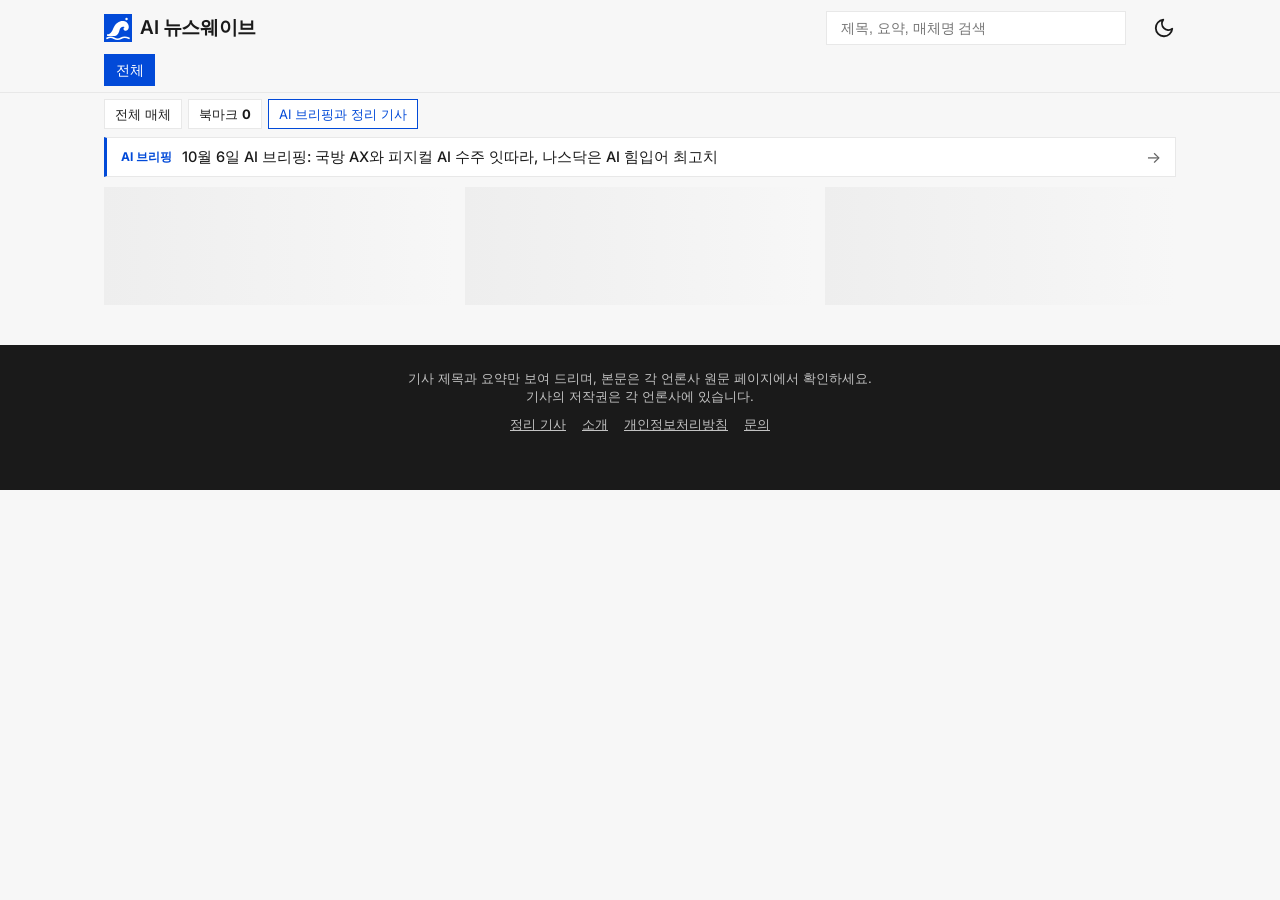
==== public/index.html @ db4ee042 "첫 화면은 최근 48시간 기사만 받고 필요할 때 전체 로드(약 3분의 1 크기), 쿠키 동의 안내와 Google 동의 모드, 캐시 v27 Co-Authored-By: Claude " ====
<!doctype html>
<html lang="ko">
<head>
<meta charset="utf-8">
<meta name="viewport" content="width=device-width,initial-scale=1,viewport-fit=cover">
<title>AI 뉴스웨이브</title>
<meta name="naver-site-verification" content="a9b2f633479929a7c411808a5c47b98047cce690">
<meta name="description" content="국내 AI 관련 기사만 모아 보는 뉴스 큐레이션">
<meta name="theme-color" content="#f7f7f7" media="(prefers-color-scheme: light)">
<meta name="theme-color" content="#121212" media="(prefers-color-scheme: dark)">
<link rel="manifest" href="manifest.webmanifest">
<!-- Google Analytics 4 (측정 ID G-TPL7MTLPRB, 계정 AI 뉴스웨이브, hazelyuu@gmail.com) -->
<script src="/consent.js"></script>
<script async src="https://www.googletagmanager.com/gtag/js?id=G-TPL7MTLPRB"></script>
<script>window.dataLayer=window.dataLayer||[];function gtag(){dataLayer.push(arguments);}gtag('js',new Date());gtag('config','G-TPL7MTLPRB');</script>
<link rel="preconnect" href="https://fonts.googleapis.com"><link rel="preconnect" href="https://fonts.gstatic.com" crossorigin>
<link rel="stylesheet" href="https://fonts.googleapis.com/css2?family=Inter:wght@400;500;600;700&display=swap">
<link rel="icon" href="icon.svg" type="image/svg+xml">
<link rel="apple-touch-icon" href="icon180.png">
<meta name="apple-mobile-web-app-capable" content="yes">
<meta name="apple-mobile-web-app-title" content="AI 뉴스웨이브">
<link rel="stylesheet" href="style.css">
</head>
<body>
<header class="top">
  <div class="wrap head">
    <a class="brand" href="./" aria-label="AI 뉴스웨이브 홈">
      <svg class="mark" viewBox="0 0 512 512" aria-hidden="true"><rect width="512" height="512" fill="currentColor"/><path d="M56 372C132 372 150 300 182 236C218 166 284 120 356 128C424 136 462 196 452 252C444 296 404 316 374 300C348 286 352 252 378 242C336 222 296 246 282 300C266 362 238 404 180 404H56Z" fill="var(--accent-ink)"/><path d="M56 444Q120 406 184 444T312 444T456 444" fill="none" stroke="var(--accent-ink)" stroke-width="28" stroke-linecap="square"/><circle cx="412" cy="92" r="22" fill="var(--accent-ink)"/></svg>
      <h1>AI 뉴스웨이브</h1>
    </a>
    <div class="tabbar" id="tabbar">
      <button class="tscroll prev" type="button" aria-label="키워드 왼쪽으로 넘기기" tabindex="-1">‹</button>
      <nav class="tabs" id="tabs" role="tablist" aria-label="키워드"></nav>
      <button class="tscroll next" type="button" aria-label="키워드 오른쪽으로 넘기기" tabindex="-1">›</button>
    </div>
    <form id="searchWrap" class="search" role="search" hidden>
      <input id="q" type="search" placeholder="제목, 요약, 매체명 검색" autocomplete="off" enterkeyhint="search" aria-label="기사 검색">
    </form>
    <div class="actions">
      <button id="btnSearch" class="icon" aria-label="검색" aria-expanded="false">
        <svg viewBox="0 0 24 24" width="22" height="22" fill="none" stroke="currentColor" stroke-width="2" stroke-linecap="round"><circle cx="11" cy="11" r="7"/><path d="M20 20l-3.5-3.5"/></svg>
      </button>
      <button id="btnTheme" class="icon" aria-label="다크 모드 전환">
        <svg viewBox="0 0 24 24" width="22" height="22" fill="none" stroke="currentColor" stroke-width="2" stroke-linecap="round" stroke-linejoin="round"><path d="M21 12.8A9 9 0 1111.2 3a7 7 0 009.8 9.8z"/></svg>
      </button>
    </div>
  </div>
</header>

<div class="wrap"><section id="detail" class="detail" hidden></section></div>

<div class="wrap kwbar"><p id="kwNote" class="kwnote" hidden></p></div>

<div class="wrap toolbar">
  <button id="btnSource" class="chip" type="button">전체 매체</button>
  <button id="btnSaved" class="chip" type="button" aria-pressed="false">북마크 <b id="savedCount">0</b></button>
  <a class="chip linkchip" href="recap/">AI 브리핑과 정리 기사</a>
  <span class="grow"></span>
  <span id="count" class="muted"></span>
  <span id="updated" class="muted"></span>
</div>

<div class="wrap listwrap">
  <div id="notice" class="notice" hidden></div>
  <div id="brief" class="brief" hidden></div>
  <section id="hot" class="hot" hidden></section>
  <main id="list" class="grid" aria-live="polite"></main>
  <div class="more-wrap"><button id="more" class="more" hidden>기사 더 보기</button></div>
</div>
<footer class="foot">
  기사 제목과 요약만 보여 드리며, 본문은 각 언론사 원문 페이지에서 확인하세요.<br>
  기사의 저작권은 각 언론사에 있습니다.<br>
  <nav class="foot-links"><a href="recap/">정리 기사</a><a href="about.html">소개</a><a href="privacy.html">개인정보처리방침</a><a href="contact.html">문의</a></nav>
</footer>

<dialog id="kwSheet" class="sheet" aria-label="키워드 선택">
  <div class="sheet-head">
    <strong>키워드 상위 30 <small>여러 개 선택 가능</small></strong>
    <button id="kwReset" class="link" type="button">선택 해제</button>
  </div>
  <div id="kwList" class="kw-list"></div>
  <button id="kwClose" class="done" type="button">확인</button>
</dialog>

<dialog id="sheet" aria-label="매체 선택">
  <div class="sheet-head">
    <strong>매체 선택</strong>
    <button id="sheetReset" class="link" type="button">전체 보기</button>
  </div>
  <div id="sheetList" class="sheet-list"></div>
  <button id="sheetClose" class="done" type="button">확인</button>
</dialog>

<script src="app.js"></script>
</body>
</html>
---- public/style.css ----
:root {
  /* HP 디자인 문서 기반: 흰 종이 바탕, 니어 블랙 잉크, HP 일렉트릭 블루 하나만 포인트 */
  --bg: #f7f7f7;
  --surface: #ffffff;
  --ink: #1a1a1a;
  --ink2: #3d3d3d;
  --ink3: #636363;
  --line: #e8e8e8;
  --line-strong: #c2c2c2;
  --accent: #024ad8;
  --accent-ink: #ffffff;
  --accent-soft: #c9e0fc;
  --accent-press: #0e3191;
  --signal: #024ad8;
  --star: #024ad8;
  --foot-bg: #1a1a1a;
  --foot-ink: #c2c2c2;
  --radius: 0;
  /* 주제 태그와 이미지 없는 카드의 색: 주제마다 색상(h)만 다르고 밝기는 테마가 정합니다 */
  --tag-bg: 85% 93%;
  --tag-fg: 55% 34%;
  --ph-a: 40% 90%;
  --ph-b: 45% 82%;
  --ph-fg: 45% 32%;
  color-scheme: light;
}
@media (prefers-color-scheme: dark) {
  :root:not([data-theme="light"]) {
    --bg: #121212; --surface: #1a1a1a; --ink: #ffffff; --ink2: #c2c2c2; --ink3: #8e8e8e;
    --line: #292929; --line-strong: #3d3d3d; --accent: #296ef9; --accent-ink: #ffffff; --accent-soft: #0e3191; --accent-press: #024ad8; --star: #296ef9;
    --signal: #296ef9; --foot-bg: #000000; --foot-ink: #8e8e8e;
    --tag-bg: 40% 22%; --tag-fg: 90% 80%; --ph-a: 35% 19%; --ph-b: 40% 26%; --ph-fg: 80% 76%;
    color-scheme: dark;
  }
}
:root[data-theme="dark"] {
  --bg: #121212; --surface: #1a1a1a; --ink: #ffffff; --ink2: #c2c2c2; --ink3: #8e8e8e;
  --line: #292929; --line-strong: #3d3d3d; --accent: #296ef9; --accent-ink: #ffffff; --accent-soft: #0e3191; --accent-press: #024ad8; --star: #296ef9;
  --signal: #296ef9; --foot-bg: #000000; --foot-ink: #8e8e8e;
  --tag-bg: 40% 22%; --tag-fg: 90% 80%; --ph-a: 35% 19%; --ph-b: 40% 26%; --ph-fg: 80% 76%;
  color-scheme: dark;
}

* { box-sizing: border-box; -webkit-tap-highlight-color: transparent; }
html { -webkit-text-size-adjust: 100%; }
body {
  margin: 0; background: var(--bg); color: var(--ink);
  font-family: Inter, Pretendard, "Apple SD Gothic Neo", "Noto Sans KR", "Malgun Gothic", system-ui, sans-serif;
  line-height: 1.4; padding-bottom: env(safe-area-inset-bottom);
}
button { font: inherit; color: inherit; cursor: pointer; }
a { color: inherit; }
:focus-visible { outline: 2px solid var(--accent); outline-offset: 2px; border-radius: 0; }

.wrap { width: 100%; max-width: 1120px; margin-inline: auto; padding-inline: 16px; }

/* ---------- 상단 영역 ---------- */
.top {
  position: sticky; top: 0; z-index: 10; background: color-mix(in srgb, var(--bg) 94%, transparent);
  backdrop-filter: saturate(1.4) blur(10px); -webkit-backdrop-filter: saturate(1.4) blur(10px);
  padding-top: env(safe-area-inset-top); border-bottom: 1px solid var(--line);
}
.head {
  display: grid; align-items: center; column-gap: 12px;
  grid-template-columns: 1fr auto;
  grid-template-areas: "brand actions" "tabs tabs" "search search";
}
.brand { grid-area: brand; display: flex; align-items: center; gap: 8px; text-decoration: none; padding: 6px 0 2px; color: var(--accent); }
.brand .mark { width: 28px; height: 28px; flex: none; }
.brand h1 { margin: 0; font-size: 19px; font-weight: 600; letter-spacing: -0.02em; color: var(--ink); }
.actions { grid-area: actions; display: flex; gap: 0; margin-right: -10px; padding-top: 2px; }
.icon { background: none; border: 0; width: 44px; height: 44px; display: grid; place-items: center; border-radius: 0; color: var(--ink); }
.icon:active, .icon:hover { background: var(--line); }

.tabbar { grid-area: tabs; position: relative; margin-inline: -16px; }
.tabs { display: flex; gap: 4px; overflow-x: auto; padding: 4px 16px 6px; scrollbar-width: none; scroll-behavior: smooth; }
/* 넘칠 때 양 끝을 흐리게 하고 화살표를 띄워 좌우로 더 있다는 것을 보여 줍니다 */
.tabbar::before, .tabbar::after {
  content: ""; position: absolute; top: 0; bottom: 4px; width: 56px; pointer-events: none; opacity: 0; transition: opacity .15s; z-index: 1;
}
.tabbar::before { left: 0; background: linear-gradient(90deg, var(--bg) 30%, transparent); }
.tabbar::after { right: 0; background: linear-gradient(270deg, var(--bg) 30%, transparent); }
.tabbar.can-l::before, .tabbar.can-r::after { opacity: 1; }
.tscroll {
  position: absolute; top: 4px; z-index: 2; width: 32px; height: 32px; padding: 0; border: 1px solid var(--line-strong);
  background: var(--surface); color: var(--ink); font-size: 22px; line-height: 1; display: none; place-items: center;
}
.tscroll.prev { left: 6px; } .tscroll.next { right: 6px; }
.tabbar.can-l .prev, .tabbar.can-r .next { display: grid; }
.tscroll:hover { border-color: var(--ink); }
.tabs::-webkit-scrollbar { display: none; }
.tab {
  flex: none; height: 32px; padding: 0 11px; border-radius: 0; border: 1px solid var(--line);
  background: transparent; color: var(--ink2); font-size: 14px; font-weight: 500; letter-spacing: -0.02em;
}
.tab:hover { border-color: var(--line-strong); }
.tab[aria-selected="true"] { background: var(--accent); color: var(--accent-ink); border-color: var(--accent); }

.search { grid-area: search; padding: 0 0 6px; }
.search input {
  width: 100%; height: 44px; border-radius: 0; border: 1px solid var(--line);
  background: var(--surface); color: var(--ink); padding: 0 14px; font-size: 16px; outline: none;
}
.search input:focus { border-color: var(--line-strong); }

/* 키워드 순위 탭 */
.tab .rk { font-style: normal; font-size: 11px; font-weight: 700; margin-right: 6px; color: var(--accent); font-variant-numeric: tabular-nums; }
.tab[aria-selected="true"] .rk { color: var(--accent-ink); opacity: .8; }
.kwnote { margin: 6px 0 0; font-size: 11.5px; color: var(--ink3); }
.kwnote::before { content: ""; display: inline-block; width: 8px; height: 8px; margin-right: 6px; background: var(--accent); vertical-align: 0; }
body.reading .kwbar { display: none; }

.tab.more-kw { color: var(--accent); border-color: var(--accent); }
.tab.more-kw[aria-pressed="true"] { background: var(--accent); color: var(--accent-ink); }
.sheet-head small { margin-left: 6px; font-size: 12px; font-weight: 400; color: var(--ink3); }
.kw-list { display: grid; grid-template-columns: repeat(2, minmax(0, 1fr)); gap: 4px; overflow-y: auto; max-height: 56vh; padding: 4px 16px 8px; }
.kw-item { display: flex; align-items: center; gap: 8px; min-height: 40px; padding: 0 10px; border: 1px solid var(--line); font-size: 14px; cursor: pointer; }
.kw-item input { position: absolute; opacity: 0; pointer-events: none; }
.kw-item span { flex: 1; min-width: 0; overflow: hidden; text-overflow: ellipsis; white-space: nowrap; }
.kw-item .rk { font-style: normal; width: 18px; font-size: 12px; font-weight: 700; color: var(--accent); font-variant-numeric: tabular-nums; }
.kw-item:has(input:checked) { background: var(--accent); border-color: var(--accent); color: var(--accent-ink); }
.kw-item:has(input:checked) .rk { color: var(--accent-ink); }
.kw-item:has(input:focus-visible) { outline: 2px solid var(--accent); outline-offset: 2px; }
@media (min-width: 640px) { .kw-list { grid-template-columns: repeat(3, minmax(0, 1fr)); } }

/* ---------- 도구 줄 ---------- */
.toolbar { display: flex; align-items: center; gap: 6px; padding-block: 6px 0; flex-wrap: wrap; }
.grow { flex: 1; }
.chip {
  height: 30px; padding: 0 10px; border-radius: 0; border: 1px solid var(--line);
  background: var(--surface); font-size: 13px; color: var(--ink);
}
.chip:hover { border-color: var(--ink3); }
.chip.on, .chip[aria-pressed="true"] { background: var(--accent-soft); border-color: var(--accent); color: var(--accent); }
.muted { font-size: 12px; color: var(--ink3); }
.linkchip { display: inline-flex; align-items: center; text-decoration: none; color: var(--accent); border-color: var(--accent); }

.notice { margin: 10px 0 0; padding: 10px 12px; border-radius: 0; background: var(--accent-soft); color: var(--accent); font-size: 13px; }

/* ---------- 기사 카드 ---------- */
.grid { display: grid; gap: 8px; padding-block: 8px 0; grid-template-columns: minmax(0, 1fr); }
.card {
  --h: 220;
  display: flex; flex-direction: column; min-width: 0;
  background: var(--surface); border: 1px solid var(--line); border-radius: var(--radius); overflow: hidden;
  transition: border-color .15s, transform .15s;
}
.card[data-cat="생성형AI"] { --h: 228; }
.card[data-cat="반도체"] { --h: 188; }
.card[data-cat="로봇"] { --h: 150; }
.card[data-cat="정책"] { --h: 32; }
.card[data-cat="기업"] { --h: 338; }
.card[data-cat="연구"] { --h: 268; }
.card[data-cat="보안/윤리"] { --h: 6; }
.card[data-cat="일반"] { --h: 215; }
@media (hover: hover) { .card:hover { border-color: var(--line-strong); } }
/* 터치 기기용 누름 피드백 (이전 버전에서 가져옴) */
.card a.body:active { background: color-mix(in srgb, var(--line) 40%, transparent); }

.card a.body { display: flex; flex: 1; gap: 12px; padding: 10px 12px 2px; color: inherit; text-decoration: none; }
.media { order: 2; flex: none; }
.media img { display: block; width: 84px; height: 63px; border-radius: 0; object-fit: cover; background: var(--line); }
.ph { display: none; }
.media.stock { position: relative; }
.media .credit { position: absolute; left: 4px; bottom: 4px; padding: 1px 5px; font-size: 10px; line-height: 1.4; color: #fff; background: rgba(0,0,0,.55); }
.hero figcaption { margin-top: 6px; font-size: 12px; color: var(--ink3); }
.hero figcaption a { color: inherit; }
.media:has(> .ph) { display: none; }
.txt { flex: 1; min-width: 0; }
.tag {
  display: inline-flex; align-items: center; gap: 6px; padding: 0; font-size: 11.5px; font-weight: 600;
  letter-spacing: 0.06em; color: var(--ink3);
}
.tag::before { content: ""; width: 8px; height: 8px; border-radius: 0; background: hsl(var(--h) 55% 62%); }
.card h2 {
  margin: 4px 0 2px; font-size: 15.5px; line-height: 1.35; font-weight: 600; letter-spacing: -0.01em; word-break: keep-all;
  display: -webkit-box; -webkit-line-clamp: 3; -webkit-box-orient: vertical; overflow: hidden;
}
.card p {
  margin: 0; font-size: 13px; line-height: 1.45; color: var(--ink2); word-break: keep-all;
  display: -webkit-box; -webkit-line-clamp: 2; -webkit-box-orient: vertical; overflow: hidden;
}
.cfoot { display: flex; align-items: center; gap: 6px; padding: 0 4px 0 12px; font-size: 12px; color: var(--ink3); min-height: 34px; }
.cfoot .src { color: var(--ink2); font-weight: 700; }
.bm { margin-left: auto; width: 40px; height: 34px; border: 0; background: none; display: grid; place-items: center; color: var(--ink3); }
.bm svg { fill: none; stroke: currentColor; stroke-width: 1.8; stroke-linejoin: round; }
.bm[aria-pressed="true"] { color: var(--star); }
.bm[aria-pressed="true"] svg { fill: currentColor; }

.empty { text-align: center; color: var(--ink3); padding: 56px 16px; font-size: 14px; grid-column: 1 / -1; }
.skeleton { height: 118px; border-radius: var(--radius); background: linear-gradient(90deg, var(--line), transparent, var(--line)); background-size: 200% 100%; animation: sk 1.2s linear infinite; opacity: .6; }
@keyframes sk { to { background-position: -200% 0; } }
@media (prefers-reduced-motion: reduce) { .skeleton { animation: none; } .card { transition: none; } }

.more-wrap { display: grid; place-items: center; padding: 12px 0 4px; }
.more { height: 44px; padding: 0 28px; border-radius: 0; border: 0; background: var(--accent); color: var(--accent-ink); font-weight: 500; font-size: 14px; }
.more:hover, .more:active { background: var(--accent-press); }
.foot { margin-top: 24px; padding: 24px 20px calc(56px + env(safe-area-inset-bottom)); text-align: center; font-size: 13px; background: var(--foot-bg); color: var(--foot-ink); }

.foot-links { margin-top: 10px; display: flex; justify-content: center; gap: 16px; }
.foot-links a { color: inherit; }

/* ---------- 매체 선택 시트 ---------- */
dialog#sheet, dialog#kwSheet {
  border: 0; padding: 0; margin: auto 0 0; width: 100%; max-width: 100%; max-height: 80vh;
  border-radius: 0; background: var(--surface); color: var(--ink);
}
dialog#kwSheet::backdrop, dialog#sheet::backdrop { background: rgba(0,0,0,.45); }
.sheet-head { display: flex; justify-content: space-between; align-items: center; padding: 16px 20px 8px; }
.link { background: none; border: 0; color: var(--signal); font-size: 14px; padding: 8px; }
.sheet-list { overflow-y: auto; max-height: 56vh; padding: 0 12px; }
.row { display: flex; align-items: center; gap: 12px; padding: 12px 8px; border-bottom: 1px solid var(--line); font-size: 15px; }
.row input { width: 20px; height: 20px; accent-color: var(--accent); }
.row span.n { margin-left: auto; color: var(--ink3); font-size: 13px; }
.done { display: block; width: calc(100% - 32px); margin: 12px 16px calc(16px + env(safe-area-inset-bottom)); height: 48px; border: 0; border-radius: 0; background: var(--accent); color: var(--accent-ink); font-weight: 700; font-size: 16px; }

/* ---------- 오늘의 AI 브리핑 한 줄 ---------- */
.brief { margin-top: 8px; }
.brief a { display: flex; align-items: center; gap: 10px; min-height: 40px; padding: 0 14px; background: var(--surface); border: 1px solid var(--line); border-left: 3px solid var(--accent); color: var(--ink); text-decoration: none; }
.brief b { flex: none; font-size: 12px; font-weight: 700; color: var(--accent); }
.brief span { flex: 1; min-width: 0; font-size: 14.5px; font-weight: 500; white-space: nowrap; overflow: hidden; text-overflow: ellipsis; }
.brief i { flex: none; font-style: normal; color: var(--ink3); }

/* ---------- 상단 전광판: 많이 보도되는 소식 5건 ---------- */
.hot { margin-top: 8px; background: var(--foot-bg); color: #fff; }
.hot h2 { margin: 0; padding: 8px 14px; font-size: 13px; font-weight: 700; letter-spacing: 0.02em; border-bottom: 1px solid rgba(255,255,255,.12); display: flex; align-items: baseline; gap: 10px; flex-wrap: wrap; }
.hot h2 span { font-weight: 400; font-size: 11.5px; color: rgba(255,255,255,.55); }
.hot ol { list-style: none; margin: 0; padding: 0; }
.hot li { --h: 220; border-bottom: 1px solid rgba(255,255,255,.08); }
.hot li:last-child { border-bottom: 0; }
.hot li[data-cat="생성형AI"] { --h: 228; } .hot li[data-cat="반도체"] { --h: 188; } .hot li[data-cat="로봇"] { --h: 150; }
.hot li[data-cat="정책"] { --h: 32; } .hot li[data-cat="기업"] { --h: 338; } .hot li[data-cat="연구"] { --h: 268; } .hot li[data-cat="보안/윤리"] { --h: 6; }
.hot a { display: flex; align-items: center; gap: 12px; min-height: 40px; padding: 0 14px; color: inherit; text-decoration: none; }
.hot a:hover, .hot a:active { background: rgba(255,255,255,.06); }
.hot .rk { flex: none; width: 22px; font-size: 18px; font-weight: 700; color: rgba(255,255,255,.45); font-variant-numeric: tabular-nums; }
.hot li:first-child .rk { color: #fff; }
.hot .tag { flex: none; color: rgba(255,255,255,.6); }
.hot .ht { flex: 1; min-width: 0; font-size: 14.5px; font-weight: 500; white-space: nowrap; overflow: hidden; text-overflow: ellipsis; }
.hot .hn { flex: none; font-size: 12px; color: rgba(255,255,255,.6); font-variant-numeric: tabular-nums; }
@media (max-width: 639px) {
  .hot a { gap: 10px; padding: 0 12px; }
  .hot .tag { display: none; }
  .hot .ht { font-size: 14.5px; }
}
@media (min-width: 960px) { .hot .ht { font-size: 15.5px; } .hot a { min-height: 44px; } }

/* ---------- 뉴스웨이브 정리 기사 ---------- */
.points { margin-top: 20px; padding: 18px 20px; background: var(--surface); border: 1px solid var(--line); border-left: 4px solid var(--accent); }
.points h2 { margin: 0 0 10px; font-size: 11.5px; font-weight: 700; letter-spacing: 0.08em; color: var(--accent); }
.points ul { margin: 0; padding: 0; list-style: none; }
.points li { position: relative; padding-left: 16px; font-size: 15.5px; line-height: 1.6; font-weight: 500; color: var(--ink); word-break: keep-all; }
.points li + li { margin-top: 6px; }
.points li::before { content: ""; position: absolute; left: 0; top: .65em; width: 6px; height: 6px; background: var(--accent); }
.story-body { margin-top: 22px; }
.story-body p { margin: 0 0 18px; font-size: 17px; line-height: 1.8; color: var(--ink); word-break: keep-all; }
.rel.src .ext { color: var(--ink3); font-size: 13px; }
.story > .note { margin-top: 20px; font-size: 12.5px; color: var(--ink3); line-height: 1.6; }
.story-link { display: block; margin-top: 12px; padding: 12px 14px; border: 1px solid var(--line); color: var(--ink); text-decoration: none; font-size: 14.5px; line-height: 1.5; }

/* ---------- 기사 상세 ---------- */
body.reading .toolbar, body.reading .listwrap { display: none; }
.detail { max-width: 720px; margin: 0 auto; padding: 16px 0 8px; }
.read { --h: 220; }
.read[data-cat="생성형AI"] { --h: 228; } .read[data-cat="반도체"] { --h: 188; } .read[data-cat="로봇"] { --h: 150; }
.read[data-cat="정책"] { --h: 32; } .read[data-cat="기업"] { --h: 338; } .read[data-cat="연구"] { --h: 268; }
.read[data-cat="보안/윤리"] { --h: 6; }
.back { display: block; background: none; border: 0; padding: 8px 0; margin-bottom: 12px; color: var(--ink2); font-size: 14px; font-weight: 500; }
.back:hover { color: var(--ink); }
.read h1 { margin: 10px 0 12px; font-size: 26px; line-height: 1.3; font-weight: 500; letter-spacing: -0.015em; word-break: keep-all; }
.meta { display: flex; align-items: center; gap: 6px; font-size: 13px; color: var(--ink3); padding-bottom: 16px; border-bottom: 1px solid var(--line); }
.meta b { color: var(--ink); font-weight: 600; }
.meta time { font-size: 12px; }
.hero { margin: 20px 0 0; }
.hero img { display: block; width: 100%; max-height: 420px; object-fit: cover; background: var(--line); }
.sum { margin-top: 20px; padding: 20px; background: var(--surface); border: 1px solid var(--line); }
.sum h2, .rel h2 { margin: 0 0 10px; font-size: 11.5px; font-weight: 600; letter-spacing: 0.08em; color: var(--ink3); }
.sum p { margin: 0; font-size: 17px; line-height: 1.7; color: var(--ink); word-break: keep-all; }
.sum p.note { margin-top: 14px; font-size: 12.5px; line-height: 1.5; color: var(--ink3); }
.note-only { margin: 20px 0 0; font-size: 14px; color: var(--ink3); }
.cta {
  display: flex; align-items: center; justify-content: center; min-height: 48px; margin-top: 16px; padding: 12px 20px;
  background: var(--accent); color: var(--accent-ink); text-decoration: none; font-size: 15px; font-weight: 500;
}
.cta:hover, .cta:active { background: var(--accent-press); }
.rel { margin-top: 36px; }
.rel h2 span { color: var(--accent); }
.rel ul { list-style: none; margin: 0; padding: 0; border-top: 1px solid var(--line); }
.rel li a { display: grid; grid-template-columns: auto 1fr auto; gap: 4px 12px; align-items: baseline; padding: 14px 2px; border-bottom: 1px solid var(--line); text-decoration: none; }
.rel li a:hover .r-title { text-decoration: underline; }
.r-src { font-size: 12px; font-weight: 600; color: var(--ink2); min-width: 72px; }
.r-title { font-size: 14.5px; line-height: 1.45; color: var(--ink); word-break: keep-all; }
.rel time { font-size: 11.5px; color: var(--ink3); white-space: nowrap; }
@media (max-width: 639px) {
  .read h1 { font-size: 22px; }
  .rel li a { grid-template-columns: 1fr auto; }
  .r-title { grid-column: 1 / -1; grid-row: 2; }
}

/* ---------- 태블릿: 2열 세로 카드 ---------- */
@media (min-width: 640px) {
  .wrap { padding-inline: 24px; }
  .tabbar { margin-inline: -24px; } .tabs { padding-inline: 24px; }
  .grid { grid-template-columns: repeat(2, minmax(0, 1fr)); gap: 10px; padding-top: 10px; }
  .card a.body { flex-direction: column; gap: 0; padding: 0; }
  .media { order: 0; width: 100%; }
  .media:has(> .ph) { display: block; }
  .media img { width: 100%; height: auto; aspect-ratio: 16 / 9; border-radius: 0; }
  .ph {
    display: flex; align-items: flex-end; aspect-ratio: 16 / 6; padding: 10px 12px;
    background: linear-gradient(135deg, hsl(var(--h) var(--ph-a)), hsl(var(--h) var(--ph-b)));
    color: hsl(var(--h) var(--ph-fg)); font-size: 22px; font-weight: 500; letter-spacing: -0.02em;
  }
  .txt { padding: 10px 12px 0; }
  .cfoot { padding-left: 12px; }
  dialog#sheet, dialog#kwSheet { max-width: 480px; margin: auto; border-radius: 0; }
}

/* ---------- PC: 한 줄 헤더, 3열, 첫 기사는 크게 ---------- */
@media (min-width: 960px) {
  .head {
    grid-template-columns: auto minmax(0, 1fr) 300px auto;
    grid-template-areas: "brand . search actions" "tabs tabs tabs tabs"; column-gap: 16px; padding-top: 6px;
  }
  .brand { padding: 0; }
  .tabbar { margin: 0; }
  .tabs { padding: 4px 0 6px; }
  .tscroll { top: 4px; }
  .tscroll.prev { left: 0; } .tscroll.next { right: 0; }
  .search, .search[hidden] { display: block; padding: 0; }
  .search input { height: 34px; font-size: 14px; }
  .actions { padding-top: 0; margin-right: -10px; }
  #btnSearch { display: none; }
  .grid { grid-template-columns: repeat(3, minmax(0, 1fr)); }
  .card.feature { grid-column: span 2; }
  .card.feature a.body { flex-direction: row; }
  .card.feature .media { width: 56%; }
  .card.feature .media img, .card.feature .ph { height: 100%; min-height: 200px; aspect-ratio: auto; }
  .card.feature .txt { padding: 16px 16px 0; }
  .card.feature h2 { font-size: 24px; font-weight: 500; letter-spacing: -0.01em; -webkit-line-clamp: 4; }
  .card.feature p { font-size: 14.5px; -webkit-line-clamp: 4; }
  .card.feature .cfoot { padding-left: 16px; }
}
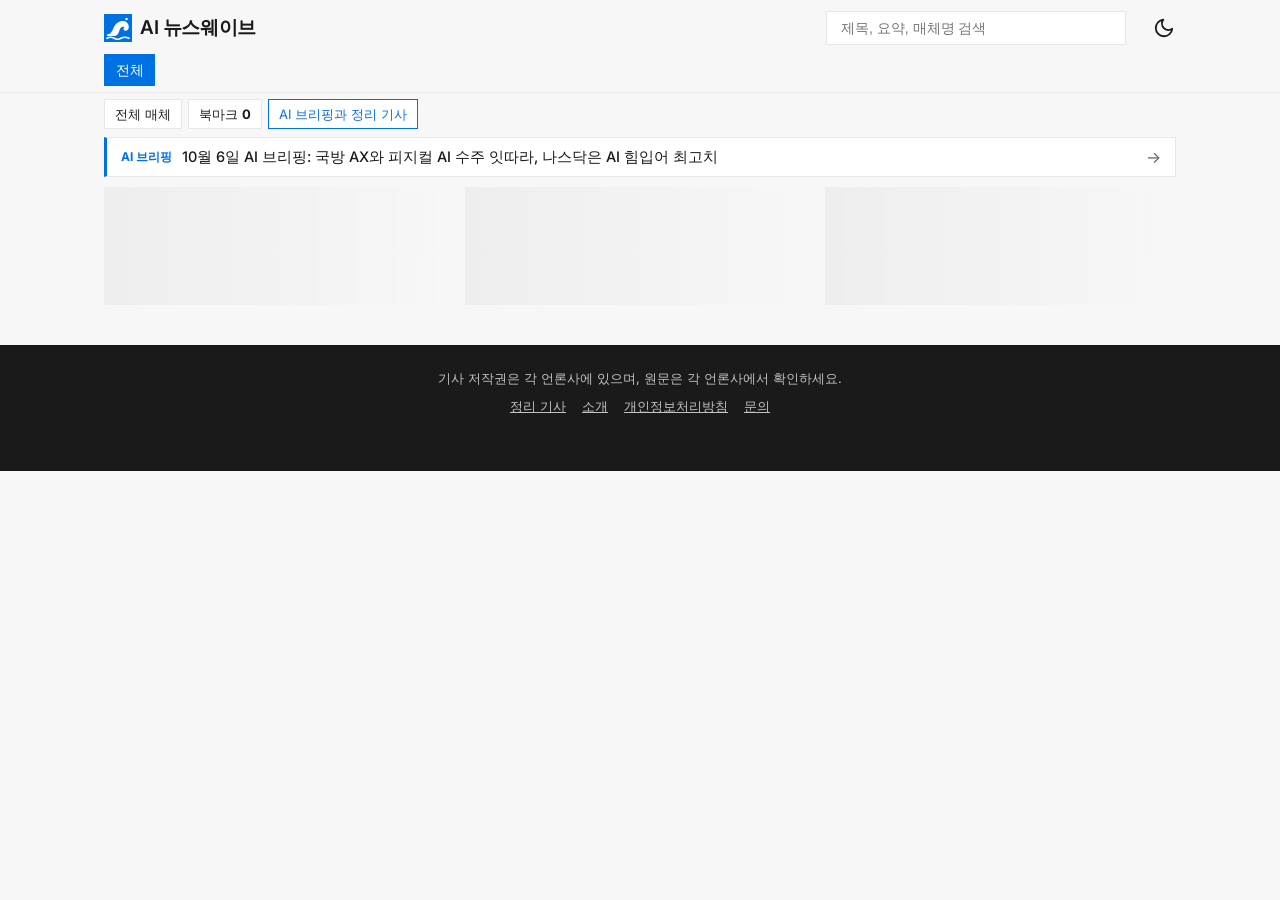
==== commit b28f9a84: "포인트 컬러를 애플 블루(#0071e3)로 변경, 아이콘과 공유 이미지 갱신, 기사 건수와 업데이트 시각 표시 삭제, 하단 저작권 문구 한 줄로, 캐시 v31 Co-Authored" ====
--- a/public/index.html
+++ b/public/index.html
@@ -5,7 +5,17 @@
 <meta name="viewport" content="width=device-width,initial-scale=1,viewport-fit=cover">
 <title>AI 뉴스웨이브</title>
 <meta name="naver-site-verification" content="a9b2f633479929a7c411808a5c47b98047cce690">
-<meta name="description" content="국내 AI 관련 기사만 모아 보는 뉴스 큐레이션">
+<meta name="description" content="국내 80개 매체의 AI 뉴스를 30분마다 모아 보여 드립니다. 많이 보도된 소식은 여러 매체를 종합한 정리 기사와 매일 AI 브리핑으로 전합니다.">
+<link rel="canonical" href="https://ainewswave.com/">
+<meta property="og:type" content="website">
+<meta property="og:site_name" content="AI 뉴스웨이브">
+<meta property="og:title" content="AI 뉴스웨이브">
+<meta property="og:description" content="국내 AI 뉴스를 한곳에서, 30분마다. 매일 AI 브리핑과 정리 기사.">
+<meta property="og:url" content="https://ainewswave.com/">
+<meta property="og:image" content="https://ainewswave.com/og.png">
+<meta property="og:image:width" content="1200">
+<meta property="og:image:height" content="630">
+<meta name="twitter:card" content="summary_large_image">
 <meta name="theme-color" content="#f7f7f7" media="(prefers-color-scheme: light)">
 <meta name="theme-color" content="#121212" media="(prefers-color-scheme: dark)">
 <link rel="manifest" href="manifest.webmanifest">
@@ -15,6 +25,7 @@
 <script>window.dataLayer=window.dataLayer||[];function gtag(){dataLayer.push(arguments);}gtag('js',new Date());gtag('config','G-TPL7MTLPRB');</script>
 <link rel="preconnect" href="https://fonts.googleapis.com"><link rel="preconnect" href="https://fonts.gstatic.com" crossorigin>
 <link rel="stylesheet" href="https://fonts.googleapis.com/css2?family=Inter:wght@400;500;600;700&display=swap">
+<link rel="alternate" type="application/rss+xml" title="AI 뉴스웨이브 정리 기사" href="/recap/feed.xml">
 <link rel="icon" href="icon.svg" type="image/svg+xml">
 <link rel="apple-touch-icon" href="icon180.png">
 <meta name="apple-mobile-web-app-capable" content="yes">
@@ -56,8 +67,6 @@
   <button id="btnSaved" class="chip" type="button" aria-pressed="false">북마크 <b id="savedCount">0</b></button>
   <a class="chip linkchip" href="recap/">AI 브리핑과 정리 기사</a>
   <span class="grow"></span>
-  <span id="count" class="muted"></span>
-  <span id="updated" class="muted"></span>
 </div>
 
 <div class="wrap listwrap">
@@ -68,8 +77,7 @@
   <div class="more-wrap"><button id="more" class="more" hidden>기사 더 보기</button></div>
 </div>
 <footer class="foot">
-  기사 제목과 요약만 보여 드리며, 본문은 각 언론사 원문 페이지에서 확인하세요.<br>
-  기사의 저작권은 각 언론사에 있습니다.<br>
+  기사 저작권은 각 언론사에 있으며, 원문은 각 언론사에서 확인하세요.<br>
   <nav class="foot-links"><a href="recap/">정리 기사</a><a href="about.html">소개</a><a href="privacy.html">개인정보처리방침</a><a href="contact.html">문의</a></nav>
 </footer>
 
--- a/public/style.css
+++ b/public/style.css
@@ -7,12 +7,12 @@
   --ink3: #636363;
   --line: #e8e8e8;
   --line-strong: #c2c2c2;
-  --accent: #024ad8;
+  --accent: #0071e3;
   --accent-ink: #ffffff;
-  --accent-soft: #c9e0fc;
-  --accent-press: #0e3191;
-  --signal: #024ad8;
-  --star: #024ad8;
+  --accent-soft: #e8f2fd;
+  --accent-press: #0062c4;
+  --signal: #0071e3;
+  --star: #0071e3;
   --foot-bg: #1a1a1a;
   --foot-ink: #c2c2c2;
   --radius: 0;
@@ -27,16 +27,16 @@
 @media (prefers-color-scheme: dark) {
   :root:not([data-theme="light"]) {
     --bg: #121212; --surface: #1a1a1a; --ink: #ffffff; --ink2: #c2c2c2; --ink3: #8e8e8e;
-    --line: #292929; --line-strong: #3d3d3d; --accent: #296ef9; --accent-ink: #ffffff; --accent-soft: #0e3191; --accent-press: #024ad8; --star: #296ef9;
-    --signal: #296ef9; --foot-bg: #000000; --foot-ink: #8e8e8e;
+    --line: #292929; --line-strong: #3d3d3d; --accent: #2997ff; --accent-ink: #ffffff; --accent-soft: #0b2a4a; --accent-press: #0071e3; --star: #2997ff;
+    --signal: #2997ff; --foot-bg: #000000; --foot-ink: #8e8e8e;
     --tag-bg: 40% 22%; --tag-fg: 90% 80%; --ph-a: 35% 19%; --ph-b: 40% 26%; --ph-fg: 80% 76%;
     color-scheme: dark;
   }
 }
 :root[data-theme="dark"] {
   --bg: #121212; --surface: #1a1a1a; --ink: #ffffff; --ink2: #c2c2c2; --ink3: #8e8e8e;
-  --line: #292929; --line-strong: #3d3d3d; --accent: #296ef9; --accent-ink: #ffffff; --accent-soft: #0e3191; --accent-press: #024ad8; --star: #296ef9;
-  --signal: #296ef9; --foot-bg: #000000; --foot-ink: #8e8e8e;
+  --line: #292929; --line-strong: #3d3d3d; --accent: #2997ff; --accent-ink: #ffffff; --accent-soft: #0b2a4a; --accent-press: #0071e3; --star: #2997ff;
+  --signal: #2997ff; --foot-bg: #000000; --foot-ink: #8e8e8e;
   --tag-bg: 40% 22%; --tag-fg: 90% 80%; --ph-a: 35% 19%; --ph-b: 40% 26%; --ph-fg: 80% 76%;
   color-scheme: dark;
 }
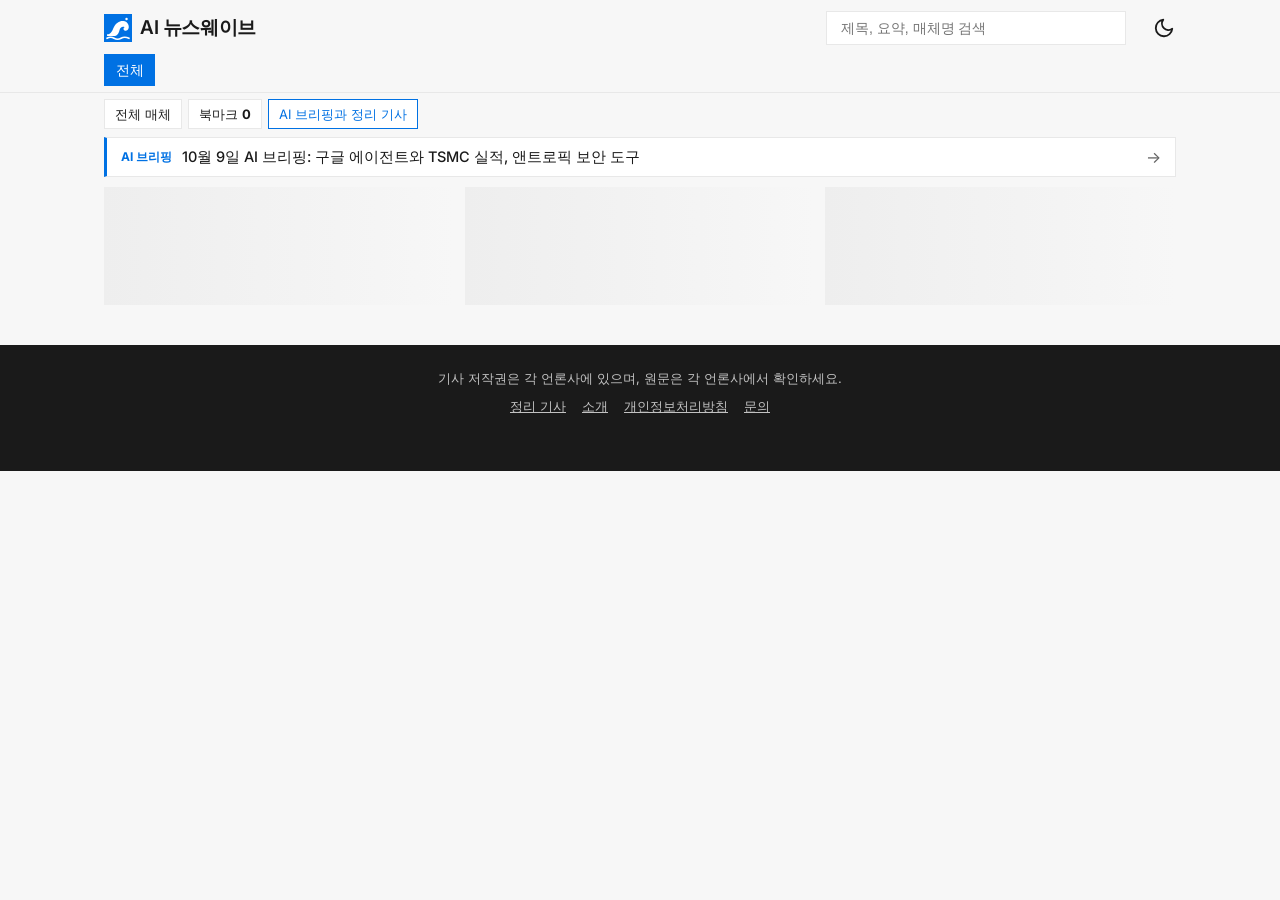
==== commit e2606a97: "애드센스 연결: 모든 페이지에 광고 스크립트와 게시자 메타 태그, ads.txt, 캐시 v32 Co-Authored-By: Claude Opus 5.5 <noreply@anthro" ====
--- a/public/index.html
+++ b/public/index.html
@@ -21,6 +21,8 @@
 <link rel="manifest" href="manifest.webmanifest">
 <!-- Google Analytics 4 (측정 ID G-TPL7MTLPRB, 계정 AI 뉴스웨이브, hazelyuu@gmail.com) -->
 <script src="/consent.js"></script>
+<meta name="google-adsense-account" content="ca-pub-2376619512263295">
+<script async src="https://pagead2.googlesyndication.com/pagead/js/adsbygoogle.js?client=ca-pub-2376619512263295" crossorigin="anonymous"></script>
 <script async src="https://www.googletagmanager.com/gtag/js?id=G-TPL7MTLPRB"></script>
 <script>window.dataLayer=window.dataLayer||[];function gtag(){dataLayer.push(arguments);}gtag('js',new Date());gtag('config','G-TPL7MTLPRB');</script>
 <link rel="preconnect" href="https://fonts.googleapis.com"><link rel="preconnect" href="https://fonts.gstatic.com" crossorigin>
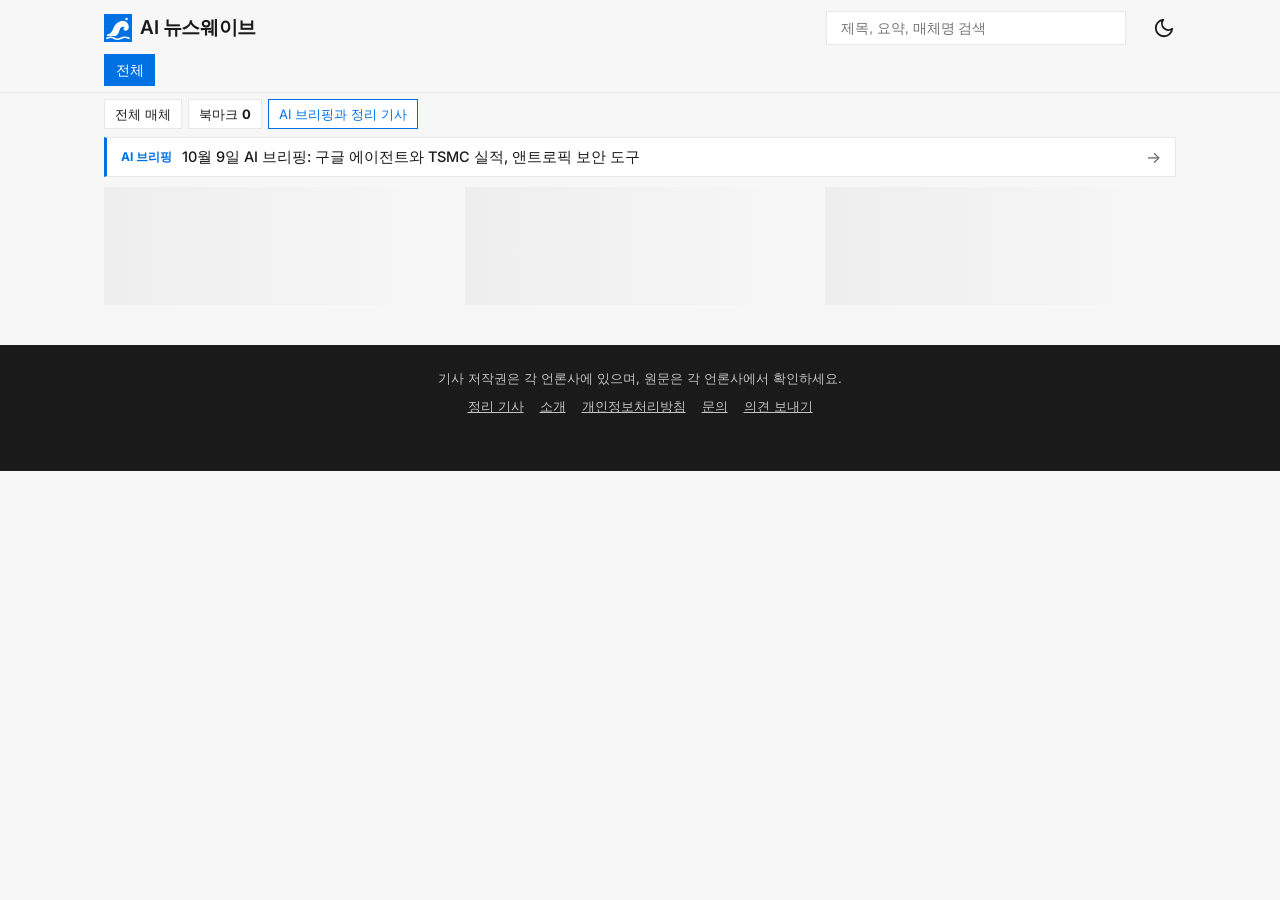
==== commit df963bd5: "의견 보내기 창 추가(보내는 분 선택, 내용, 선택 이메일, FormSubmit 으로 메일 전달), 모든 페이지 하단과 문의 페이지에 버튼, 개인정보처리방침 반영, 캐시 v33 C" ====
--- a/public/index.html
+++ b/public/index.html
@@ -33,6 +33,7 @@
 <meta name="apple-mobile-web-app-capable" content="yes">
 <meta name="apple-mobile-web-app-title" content="AI 뉴스웨이브">
 <link rel="stylesheet" href="style.css">
+<script src="/feedback.js" defer></script>
 </head>
 <body>
 <header class="top">
@@ -80,7 +81,7 @@
 </div>
 <footer class="foot">
   기사 저작권은 각 언론사에 있으며, 원문은 각 언론사에서 확인하세요.<br>
-  <nav class="foot-links"><a href="recap/">정리 기사</a><a href="about.html">소개</a><a href="privacy.html">개인정보처리방침</a><a href="contact.html">문의</a></nav>
+  <nav class="foot-links"><a href="recap/">정리 기사</a><a href="about.html">소개</a><a href="privacy.html">개인정보처리방침</a><a href="contact.html">문의</a><a href="#feedback" data-feedback>의견 보내기</a></nav>
 </footer>
 
 <dialog id="kwSheet" class="sheet" aria-label="키워드 선택">
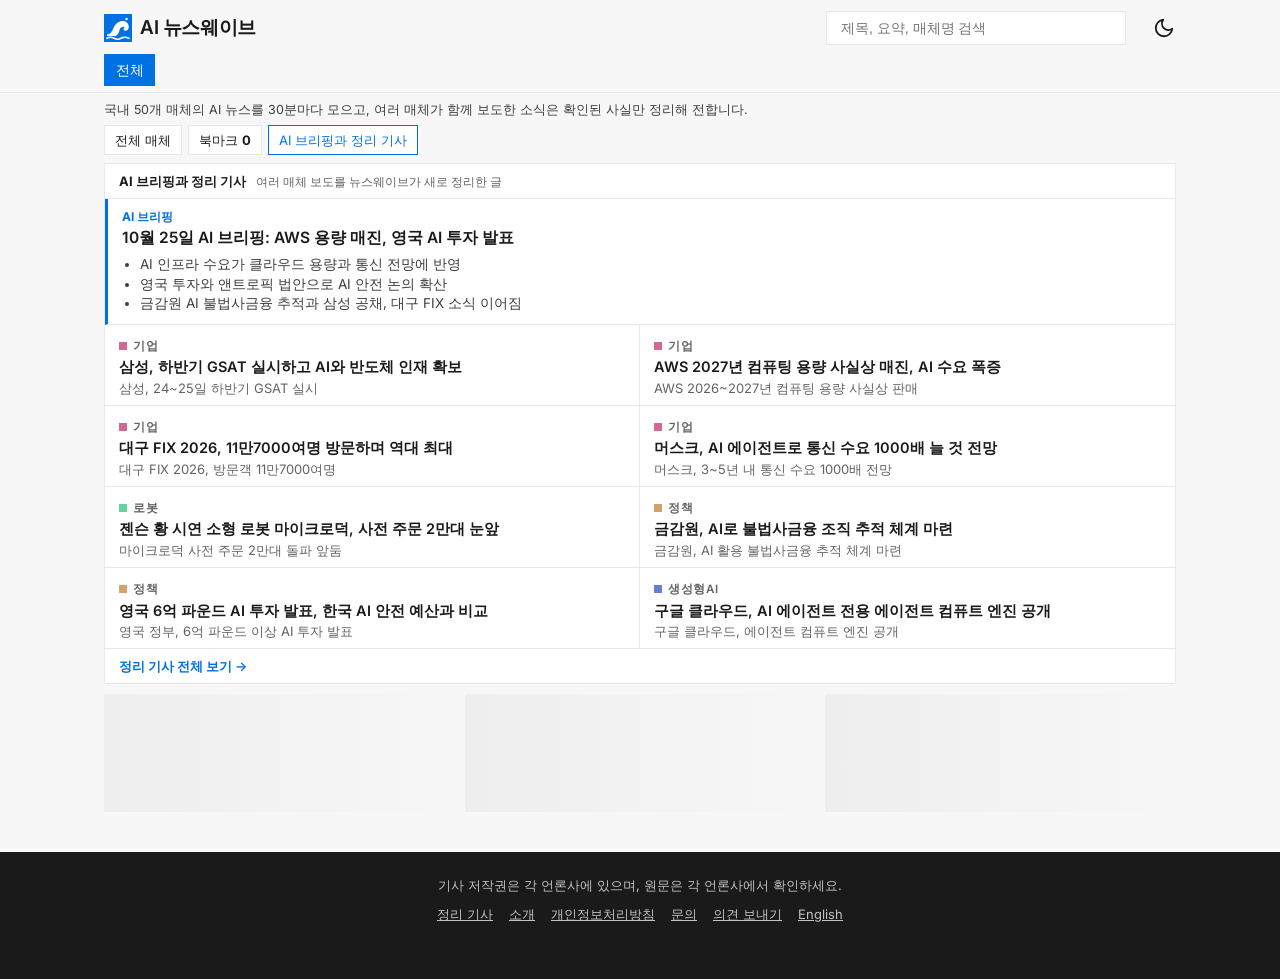
==== commit 72939969: "홈 제목에 키워드 추가, 매체 수 50곳으로 정정, 첫 화면 한 줄 소개 추가 Co-Authored-By: Claude Sonnet 5.5 <noreply@anthropic.com" ====
--- a/public/index.html
+++ b/public/index.html
@@ -3,13 +3,15 @@
 <head>
 <meta charset="utf-8">
 <meta name="viewport" content="width=device-width,initial-scale=1,viewport-fit=cover">
-<title>AI 뉴스웨이브</title>
+<title>AI 뉴스웨이브 | 국내 AI 뉴스 30분마다 모아 보기</title>
 <meta name="naver-site-verification" content="a9b2f633479929a7c411808a5c47b98047cce690">
-<meta name="description" content="국내 80개 매체의 AI 뉴스를 30분마다 모아 보여 드립니다. 많이 보도된 소식은 여러 매체를 종합한 정리 기사와 매일 AI 브리핑으로 전합니다.">
+<meta name="description" content="국내 50개 매체의 AI 뉴스를 30분마다 모아 보여 드립니다. 많이 보도된 소식은 여러 매체를 종합한 정리 기사와 매일 AI 브리핑으로 전합니다.">
+<link rel="alternate" hreflang="ko" href="https://ainewswave.com/">
+<link rel="alternate" hreflang="en" href="https://ainewswave.com/en/">
 <link rel="canonical" href="https://ainewswave.com/">
 <meta property="og:type" content="website">
 <meta property="og:site_name" content="AI 뉴스웨이브">
-<meta property="og:title" content="AI 뉴스웨이브">
+<meta property="og:title" content="AI 뉴스웨이브 | 국내 AI 뉴스 30분마다 모아 보기">
 <meta property="og:description" content="국내 AI 뉴스를 한곳에서, 30분마다. 매일 AI 브리핑과 정리 기사.">
 <meta property="og:url" content="https://ainewswave.com/">
 <meta property="og:image" content="https://ainewswave.com/og.png">
@@ -19,7 +21,7 @@
 <meta name="theme-color" content="#f7f7f7" media="(prefers-color-scheme: light)">
 <meta name="theme-color" content="#121212" media="(prefers-color-scheme: dark)">
 <link rel="manifest" href="manifest.webmanifest">
-<!-- Google Analytics 4 (측정 ID G-TPL7MTLPRB, 계정 AI 뉴스웨이브, hazelyuu@gmail.com) -->
+<!-- Google Analytics 4 (측정 ID G-TPL7MTLPRB, 계정 AI 뉴스웨이브) -->
 <script src="/consent.js"></script>
 <meta name="google-adsense-account" content="ca-pub-2376619512263295">
 <script async src="https://pagead2.googlesyndication.com/pagead/js/adsbygoogle.js?client=ca-pub-2376619512263295" crossorigin="anonymous"></script>
@@ -63,7 +65,7 @@
 
 <div class="wrap"><section id="detail" class="detail" hidden></section></div>
 
-<div class="wrap kwbar"><p id="kwNote" class="kwnote" hidden></p></div>
+<div class="wrap kwbar"><p class="intro">국내 50개 매체의 AI 뉴스를 30분마다 모으고, 여러 매체가 함께 보도한 소식은 확인된 사실만 정리해 전합니다.</p><p id="kwNote" class="kwnote" hidden></p></div>
 
 <div class="wrap toolbar">
   <button id="btnSource" class="chip" type="button">전체 매체</button>
@@ -76,12 +78,18 @@
   <div id="notice" class="notice" hidden></div>
   <div id="brief" class="brief" hidden></div>
   <section id="hot" class="hot" hidden></section>
+  <!--RECAPS--><section id="recaps" class="recaps" aria-labelledby="recapsTitle">
+    <h2 id="recapsTitle">AI 브리핑과 정리 기사 <span>여러 매체 보도를 뉴스웨이브가 새로 정리한 글</span></h2>
+    <a class="rbrief" href="recap/b20261025.html"><b>AI 브리핑</b><strong>10월 25일 AI 브리핑: AWS 용량 매진, 영국 AI 투자 발표</strong><ul><li>AI 인프라 수요가 클라우드 용량과 통신 전망에 반영</li><li>영국 투자와 앤트로픽 법안으로 AI 안전 논의 확산</li><li>금감원 AI 불법사금융 추적과 삼성 공채, 대구 FIX 소식 이어짐</li></ul></a>
+    <ol><li data-cat="기업"><a href="recap/h20261025-a2e2b27939c3.html"><span class="tag">기업</span><strong>삼성, 하반기 GSAT 실시하고 AI와 반도체 인재 확보</strong><span class="rp">삼성, 24~25일 하반기 GSAT 실시</span></a></li><li data-cat="기업"><a href="recap/h20261025-f39fa472945c.html"><span class="tag">기업</span><strong>AWS 2027년 컴퓨팅 용량 사실상 매진, AI 수요 폭증</strong><span class="rp">AWS 2026~2027년 컴퓨팅 용량 사실상 판매</span></a></li><li data-cat="기업"><a href="recap/h20261025-ee22c2c97725.html"><span class="tag">기업</span><strong>대구 FIX 2026, 11만7000여명 방문하며 역대 최대</strong><span class="rp">대구 FIX 2026, 방문객 11만7000여명</span></a></li><li data-cat="기업"><a href="recap/h20261025-ee2caef0aa5d.html"><span class="tag">기업</span><strong>머스크, AI 에이전트로 통신 수요 1000배 늘 것 전망</strong><span class="rp">머스크, 3~5년 내 통신 수요 1000배 전망</span></a></li><li data-cat="로봇"><a href="recap/h20261025-62324b07ee57.html"><span class="tag">로봇</span><strong>젠슨 황 시연 소형 로봇 마이크로덕, 사전 주문 2만대 눈앞</strong><span class="rp">마이크로덕 사전 주문 2만대 돌파 앞둠</span></a></li><li data-cat="정책"><a href="recap/s20261025-25c1cb3b8272.html"><span class="tag">정책</span><strong>금감원, AI로 불법사금융 조직 추적 체계 마련</strong><span class="rp">금감원, AI 활용 불법사금융 추적 체계 마련</span></a></li><li data-cat="정책"><a href="recap/s20261025-c2d1a1e381c2.html"><span class="tag">정책</span><strong>영국 6억 파운드 AI 투자 발표, 한국 AI 안전 예산과 비교</strong><span class="rp">영국 정부, 6억 파운드 이상 AI 투자 발표</span></a></li><li data-cat="생성형AI"><a href="recap/h20261024-10271f0c38c9.html"><span class="tag">생성형AI</span><strong>구글 클라우드, AI 에이전트 전용 에이전트 컴퓨트 엔진 공개</strong><span class="rp">구글 클라우드, 에이전트 컴퓨트 엔진 공개</span></a></li></ol>
+    <a class="rmore" href="recap/">정리 기사 전체 보기 →</a>
+  </section><!--/RECAPS-->
   <main id="list" class="grid" aria-live="polite"></main>
   <div class="more-wrap"><button id="more" class="more" hidden>기사 더 보기</button></div>
 </div>
 <footer class="foot">
   기사 저작권은 각 언론사에 있으며, 원문은 각 언론사에서 확인하세요.<br>
-  <nav class="foot-links"><a href="recap/">정리 기사</a><a href="about.html">소개</a><a href="privacy.html">개인정보처리방침</a><a href="contact.html">문의</a><a href="#feedback" data-feedback>의견 보내기</a></nav>
+  <nav class="foot-links"><a href="recap/">정리 기사</a><a href="about.html">소개</a><a href="privacy.html">개인정보처리방침</a><a href="contact.html">문의</a><a href="#feedback" data-feedback>의견 보내기</a><a href="/en/" hreflang="en">English</a></nav>
 </footer>
 
 <dialog id="kwSheet" class="sheet" aria-label="키워드 선택">
--- a/public/style.css
+++ b/public/style.css
@@ -68,6 +68,8 @@
 .brand { grid-area: brand; display: flex; align-items: center; gap: 8px; text-decoration: none; padding: 6px 0 2px; color: var(--accent); }
 .brand .mark { width: 28px; height: 28px; flex: none; }
 .brand h1 { margin: 0; font-size: 19px; font-weight: 600; letter-spacing: -0.02em; color: var(--ink); }
+.enlink { align-self: center; padding: 6px 8px; font-size: 13px; font-weight: 600; color: var(--ink3); text-decoration: none; letter-spacing: 0.02em; }
+.enlink:hover { color: var(--accent); }
 .actions { grid-area: actions; display: flex; gap: 0; margin-right: -10px; padding-top: 2px; }
 .icon { background: none; border: 0; width: 44px; height: 44px; display: grid; place-items: center; border-radius: 0; color: var(--ink); }
 .icon:active, .icon:hover { background: var(--line); }
@@ -106,6 +108,7 @@
 /* 키워드 순위 탭 */
 .tab .rk { font-style: normal; font-size: 11px; font-weight: 700; margin-right: 6px; color: var(--accent); font-variant-numeric: tabular-nums; }
 .tab[aria-selected="true"] .rk { color: var(--accent-ink); opacity: .8; }
+.intro { margin: 8px 0 0; font-size: 12.5px; line-height: 1.45; color: var(--ink2, var(--ink3)); }
 .kwnote { margin: 6px 0 0; font-size: 11.5px; color: var(--ink3); }
 .kwnote::before { content: ""; display: inline-block; width: 8px; height: 8px; margin-right: 6px; background: var(--accent); vertical-align: 0; }
 body.reading .kwbar { display: none; }
@@ -221,6 +224,29 @@
 .brief span { flex: 1; min-width: 0; font-size: 14.5px; font-weight: 500; white-space: nowrap; overflow: hidden; text-overflow: ellipsis; }
 .brief i { flex: none; font-style: normal; color: var(--ink3); }
 
+/* ---------- 브리핑과 정리 기사 (배포 때 index.html 에 미리 그림) ---------- */
+.recaps { margin-top: 8px; background: var(--surface); border: 1px solid var(--line); }
+.recaps[hidden] { display: none; }
+.recaps h2 { margin: 0; padding: 8px 14px; font-size: 13px; font-weight: 700; border-bottom: 1px solid var(--line); display: flex; align-items: baseline; gap: 10px; flex-wrap: wrap; }
+.recaps h2 span { font-weight: 400; font-size: 11.5px; color: var(--ink3); }
+.recaps a { color: var(--ink); text-decoration: none; }
+.rbrief { display: block; padding: 10px 14px; border-bottom: 1px solid var(--line); border-left: 3px solid var(--accent); }
+.rbrief b { display: block; font-size: 12px; color: var(--accent); }
+.rbrief strong { display: block; font-size: 15.5px; line-height: 1.35; margin-top: 2px; }
+.rbrief ul { margin: 6px 0 0; padding-left: 18px; font-size: 13.5px; color: var(--ink2, var(--ink)); line-height: 1.45; }
+.recaps ol { list-style: none; margin: 0; padding: 0; display: grid; }
+.recaps ol li { --h: 220; border-bottom: 1px solid var(--line); }
+.recaps li[data-cat="생성형AI"] { --h: 228; } .recaps li[data-cat="반도체"] { --h: 188; } .recaps li[data-cat="로봇"] { --h: 150; }
+.recaps li[data-cat="정책"] { --h: 32; } .recaps li[data-cat="기업"] { --h: 338; } .recaps li[data-cat="연구"] { --h: 268; } .recaps li[data-cat="보안/윤리"] { --h: 6; }
+.recaps ol a { display: block; padding: 8px 14px; min-width: 0; }
+.recaps ol a:hover { background: var(--bg); }
+.recaps strong { font-weight: 600; }
+.recaps ol strong { display: block; font-size: 14.5px; line-height: 1.35; margin-top: 2px; }
+.recaps .rp { display: block; margin-top: 2px; font-size: 13px; color: var(--ink3); line-height: 1.4; overflow: hidden; text-overflow: ellipsis; white-space: nowrap; }
+.rmore { display: block; padding: 8px 14px; font-size: 13px; font-weight: 600; color: var(--accent) !important; }
+@media (max-width: 639px) { .recaps ol li:nth-child(n+5) { display: none; } }
+@media (min-width: 640px) { .recaps ol { grid-template-columns: 1fr 1fr; } .recaps ol li:nth-child(odd) { border-right: 1px solid var(--line); } }
+
 /* ---------- 상단 전광판: 많이 보도되는 소식 5건 ---------- */
 .hot { margin-top: 8px; background: var(--foot-bg); color: #fff; }
 .hot h2 { margin: 0; padding: 8px 14px; font-size: 13px; font-weight: 700; letter-spacing: 0.02em; border-bottom: 1px solid rgba(255,255,255,.12); display: flex; align-items: baseline; gap: 10px; flex-wrap: wrap; }
@@ -230,16 +256,19 @@
 .hot li:last-child { border-bottom: 0; }
 .hot li[data-cat="생성형AI"] { --h: 228; } .hot li[data-cat="반도체"] { --h: 188; } .hot li[data-cat="로봇"] { --h: 150; }
 .hot li[data-cat="정책"] { --h: 32; } .hot li[data-cat="기업"] { --h: 338; } .hot li[data-cat="연구"] { --h: 268; } .hot li[data-cat="보안/윤리"] { --h: 6; }
-.hot a { display: flex; align-items: center; gap: 12px; min-height: 40px; padding: 0 14px; color: inherit; text-decoration: none; }
+.hot a { display: flex; align-items: center; gap: 12px; min-height: 40px; padding: 6px 14px; color: inherit; text-decoration: none; }
 .hot a:hover, .hot a:active { background: rgba(255,255,255,.06); }
 .hot .rk { flex: none; width: 22px; font-size: 18px; font-weight: 700; color: rgba(255,255,255,.45); font-variant-numeric: tabular-nums; }
 .hot li:first-child .rk { color: #fff; }
 .hot .tag { flex: none; color: rgba(255,255,255,.6); }
-.hot .ht { flex: 1; min-width: 0; font-size: 14.5px; font-weight: 500; white-space: nowrap; overflow: hidden; text-overflow: ellipsis; }
+.hot .ht { flex: 1; min-width: 0; font-size: 14.5px; line-height: 1.4; font-weight: 500; word-break: keep-all; display: -webkit-box; -webkit-line-clamp: 2; -webkit-box-orient: vertical; overflow: hidden; }
 .hot .hn { flex: none; font-size: 12px; color: rgba(255,255,255,.6); font-variant-numeric: tabular-nums; }
 @media (max-width: 639px) {
-  .hot a { gap: 10px; padding: 0 12px; }
+  .hot a { gap: 10px; padding: 6px 12px; }
+  .hot .hn { font-size: 11px; line-height: 1.3; text-align: right; }
   .hot .tag { display: none; }
+  .hot li:nth-child(n+4) { display: none; }
+  .recaps ol li:nth-child(n+3) { display: none; }
   .hot .ht { font-size: 14.5px; }
 }
 @media (min-width: 960px) { .hot .ht { font-size: 15.5px; } .hot a { min-height: 44px; } }
@@ -252,6 +281,8 @@
 .points li + li { margin-top: 6px; }
 .points li::before { content: ""; position: absolute; left: 0; top: .65em; width: 6px; height: 6px; background: var(--accent); }
 .story-body { margin-top: 22px; }
+.story-body p strong { font-weight: 700; }
+.story-body p.gloss { padding: 10px 14px; background: var(--surface); border-left: 3px solid var(--line); font-size: 15px; line-height: 1.7; color: var(--ink3); }
 .story-body p { margin: 0 0 18px; font-size: 17px; line-height: 1.8; color: var(--ink); word-break: keep-all; }
 .rel.src .ext { color: var(--ink3); font-size: 13px; }
 .story > .note { margin-top: 20px; font-size: 12.5px; color: var(--ink3); line-height: 1.6; }
@@ -340,3 +371,4 @@
   .card.feature p { font-size: 14.5px; -webkit-line-clamp: 4; }
   .card.feature .cfoot { padding-left: 16px; }
 }
+.nr { display: inline-block; margin-left: 6px; padding: 0 5px; border: 1px solid var(--line-strong, #c2c2c2); font-size: 11px; line-height: 16px; font-weight: 600; color: var(--ink3, #636363); vertical-align: 1px; }
